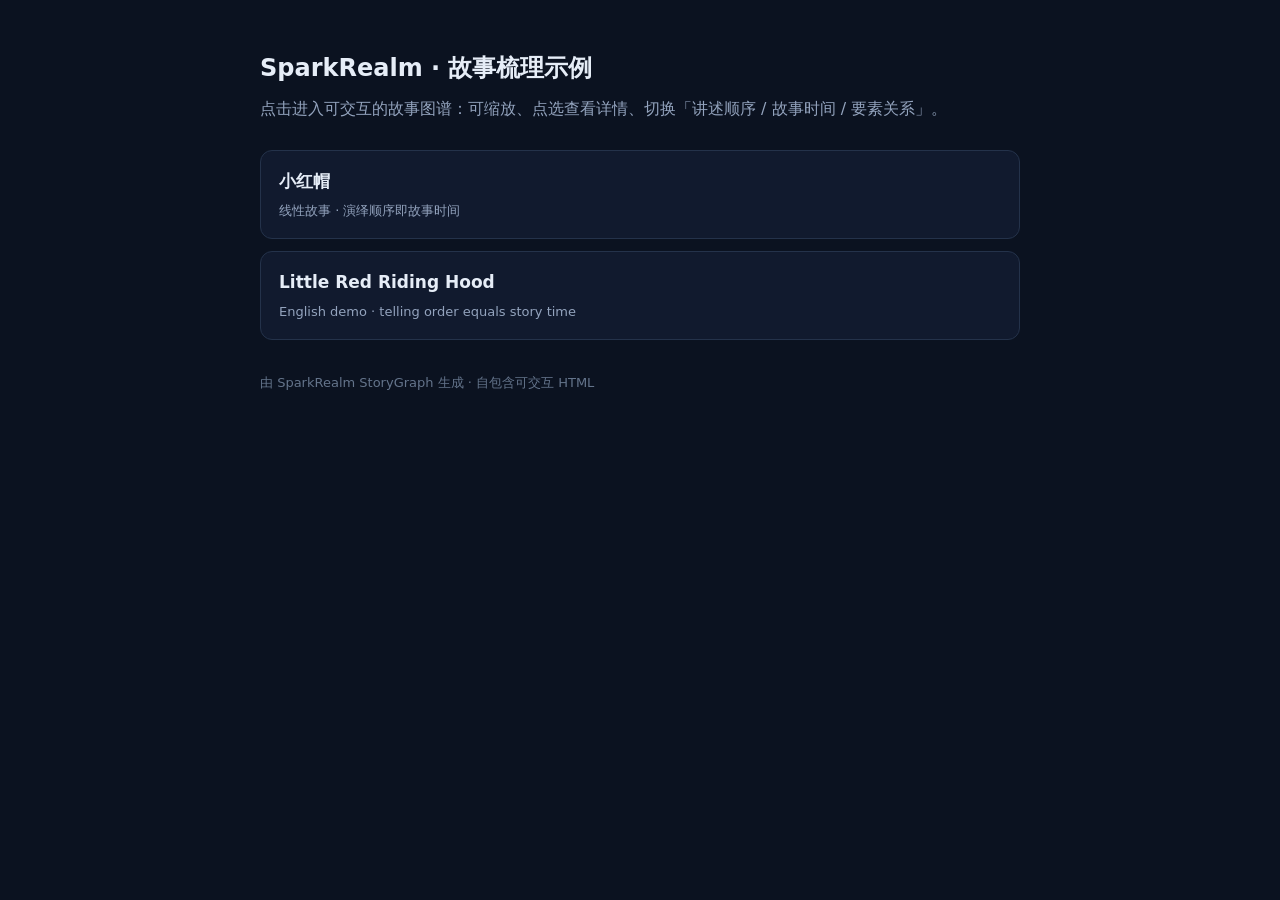
==== docs/index.html @ 25f6e3d8 "feat: StoryGraph skill — create/edit stories with viewer and live preview - tools/storygraph: valida" ====
<!doctype html>
<html lang="zh-CN">
<head>
<meta charset="utf-8">
<meta name="viewport" content="width=device-width, initial-scale=1">
<title>SparkRealm · 故事梳理示例</title>
<style>
  body{margin:0;font:16px/1.7 ui-sans-serif,system-ui,"PingFang SC","Microsoft YaHei",sans-serif;background:#0b1220;color:#e6edf7}
  main{max-width:760px;margin:0 auto;padding:48px 24px}
  h1{font-size:24px;margin:0 0 6px}
  p.sub{color:#93a3bd;margin:0 0 28px}
  a.card{display:block;padding:16px 18px;margin:12px 0;border:1px solid #24324a;border-radius:12px;background:#111a2e;color:inherit;text-decoration:none}
  a.card:hover{border-color:#4cc2f5}
  a.card b{font-size:17px}
  a.card span{display:block;color:#93a3bd;font-size:13px;margin-top:4px}
  footer{color:#64748b;font-size:13px;margin-top:32px}
</style>
</head>
<body>
<main>
  <h1>SparkRealm · 故事梳理示例</h1>
  <p class="sub">点击进入可交互的故事图谱：可缩放、点选查看详情、切换「讲述顺序 / 故事时间 / 要素关系」。</p>
  <a class="card" href="demo/little_red.html"><b>小红帽</b><span>线性故事 · 演绎顺序即故事时间</span></a>
  <a class="card" href="demo/little_red.en.html"><b>Little Red Riding Hood</b><span>English demo · telling order equals story time</span></a>
  <footer>由 SparkRealm StoryGraph 生成 · 自包含可交互 HTML</footer>
</main>
</body>
</html>
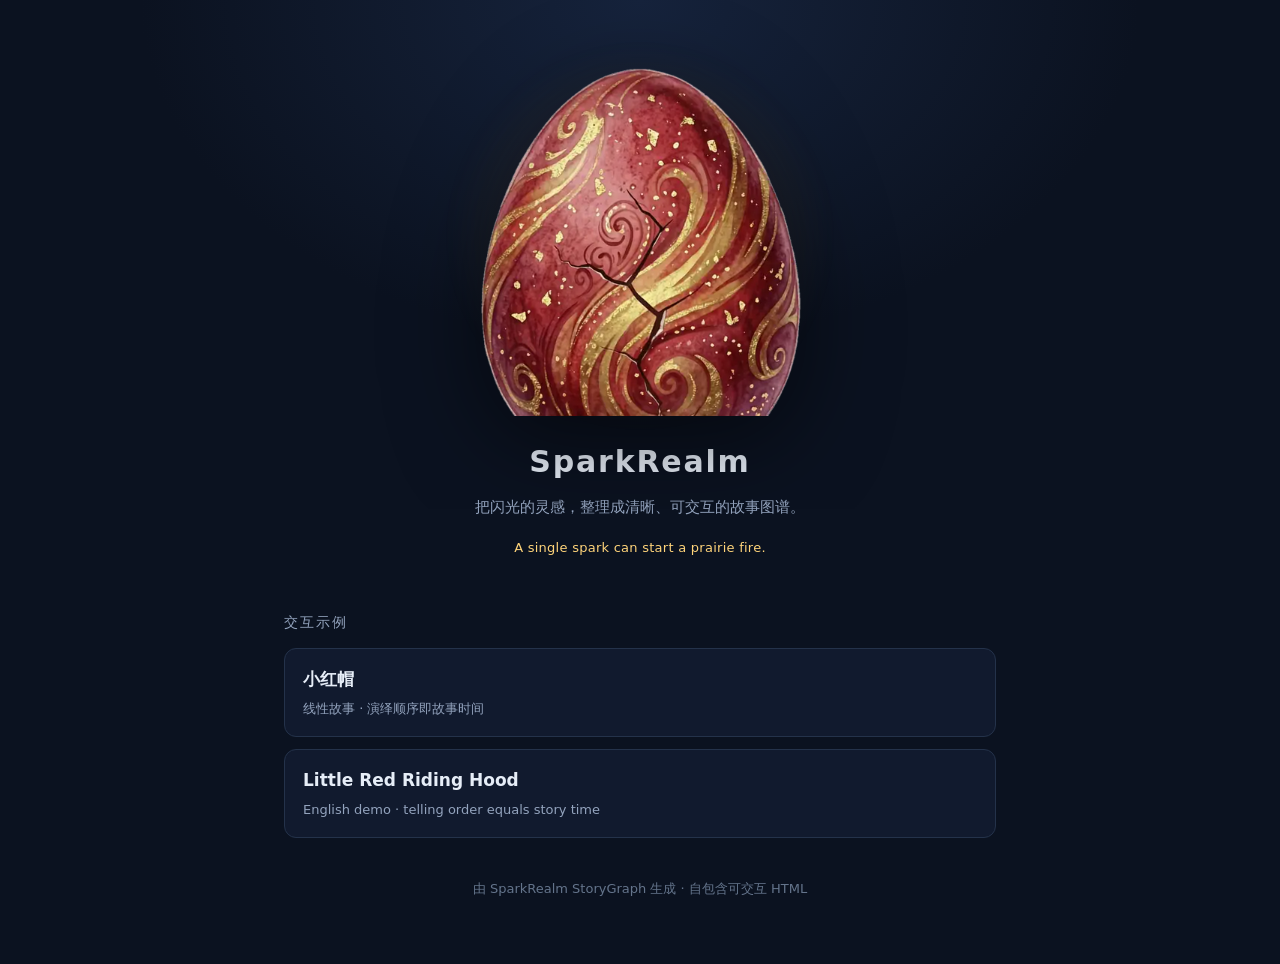
==== commit d6e04270: "feat(site): add Phoenix mascot hatch animation to landing page - docs/mascot: transparent WebP (all " ====
--- a/docs/index.html
+++ b/docs/index.html
@@ -3,26 +3,72 @@
 <head>
 <meta charset="utf-8">
 <meta name="viewport" content="width=device-width, initial-scale=1">
-<title>SparkRealm · 故事梳理示例</title>
+<title>SparkRealm · 故事梳理</title>
+<meta name="description" content="SparkRealm 把零散的想法整理成清晰、可交互的故事图谱。">
 <style>
-  body{margin:0;font:16px/1.7 ui-sans-serif,system-ui,"PingFang SC","Microsoft YaHei",sans-serif;background:#0b1220;color:#e6edf7}
-  main{max-width:760px;margin:0 auto;padding:48px 24px}
-  h1{font-size:24px;margin:0 0 6px}
-  p.sub{color:#93a3bd;margin:0 0 28px}
-  a.card{display:block;padding:16px 18px;margin:12px 0;border:1px solid #24324a;border-radius:12px;background:#111a2e;color:inherit;text-decoration:none}
-  a.card:hover{border-color:#4cc2f5}
+  :root{ --bg:#0b1220; --ink:#e6edf7; --muted:#93a3bd; --card:#111a2e; --line:#24324a; --gold:#ffd47a; }
+  *{box-sizing:border-box}
+  body{margin:0;min-height:100vh;color:var(--ink);
+    font:16px/1.7 ui-sans-serif,system-ui,"PingFang SC","Microsoft YaHei",sans-serif;
+    background:radial-gradient(60% 55% at 50% 0%, #16233c, var(--bg) 65%)}
+  main{max-width:760px;margin:0 auto;padding:56px 24px 64px}
+  .hero{display:grid;justify-items:center;text-align:center;gap:6px}
+  .mascot{position:relative;width:360px;max-width:76vw;aspect-ratio:1/1;display:grid;place-items:center}
+  .mascot::before{content:"";position:absolute;inset:-6%;border-radius:50%;
+    background:radial-gradient(circle, rgba(255,206,120,.28), rgba(255,180,80,.06) 45%, transparent 68%);
+    filter:blur(6px);z-index:0}
+  .mascot img,.mascot video{position:relative;z-index:1;width:100%;height:100%;object-fit:contain}
+  .mascot img{filter:drop-shadow(0 22px 46px rgba(0,0,0,.55))}
+  h1{font-size:30px;letter-spacing:.06em;margin:14px 0 0;font-weight:700}
+  .tagline{color:var(--muted);margin:2px 0 0;font-size:15px}
+  .quote{color:var(--gold);font-size:13px;margin:10px 0 0;letter-spacing:.02em}
+  section{margin-top:52px}
+  .section-title{font-size:14px;letter-spacing:.14em;text-transform:uppercase;color:var(--muted);margin:0 0 14px}
+  a.card{display:block;padding:16px 18px;margin:12px 0;border:1px solid var(--line);border-radius:12px;
+    background:var(--card);color:inherit;text-decoration:none;transition:border-color .15s,transform .15s}
+  a.card:hover{border-color:#4cc2f5;transform:translateY(-1px)}
   a.card b{font-size:17px}
-  a.card span{display:block;color:#93a3bd;font-size:13px;margin-top:4px}
-  footer{color:#64748b;font-size:13px;margin-top:32px}
+  a.card span{display:block;color:var(--muted);font-size:13px;margin-top:4px}
+  footer{color:#64748b;font-size:13px;margin-top:40px;text-align:center}
 </style>
 </head>
 <body>
 <main>
-  <h1>SparkRealm · 故事梳理示例</h1>
-  <p class="sub">点击进入可交互的故事图谱：可缩放、点选查看详情、切换「讲述顺序 / 故事时间 / 要素关系」。</p>
-  <a class="card" href="demo/little_red.html"><b>小红帽</b><span>线性故事 · 演绎顺序即故事时间</span></a>
-  <a class="card" href="demo/little_red.en.html"><b>Little Red Riding Hood</b><span>English demo · telling order equals story time</span></a>
+  <div class="hero">
+    <div class="mascot" id="mascot">
+      <img src="mascot/hatch.webp" alt="SparkRealm 吉祥物：小凤凰破壳而出" width="360" height="360">
+    </div>
+    <h1>SparkRealm</h1>
+    <p class="tagline">把闪光的灵感，整理成清晰、可交互的故事图谱。</p>
+    <p class="quote">A single spark can start a prairie fire.</p>
+  </div>
+
+  <section>
+    <p class="section-title">交互示例</p>
+    <a class="card" href="demo/little_red.html"><b>小红帽</b><span>线性故事 · 演绎顺序即故事时间</span></a>
+    <a class="card" href="demo/little_red.en.html"><b>Little Red Riding Hood</b><span>English demo · telling order equals story time</span></a>
+  </section>
+
   <footer>由 SparkRealm StoryGraph 生成 · 自包含可交互 HTML</footer>
 </main>
+
+<script>
+  // 渐进增强：Safari/Apple 支持 HEVC-alpha 的 .mov（更清晰）；其余浏览器用透明 WebP。
+  (function () {
+    var probe = document.createElement('video');
+    var canPlayMov = probe.canPlayType('video/quicktime');
+    if (!canPlayMov) return;
+    var box = document.getElementById('mascot');
+    var video = document.createElement('video');
+    video.src = 'mascot/hatch.mov';
+    video.autoplay = video.muted = video.loop = true;
+    video.playsInline = true;
+    video.setAttribute('playsinline', '');
+    video.setAttribute('muted', '');
+    video.setAttribute('aria-label', 'SparkRealm 吉祥物：小凤凰破壳而出');
+    video.onerror = function () { video.remove(); }; // 失败则保留 WebP
+    box.appendChild(video);
+  })();
+</script>
 </body>
 </html>
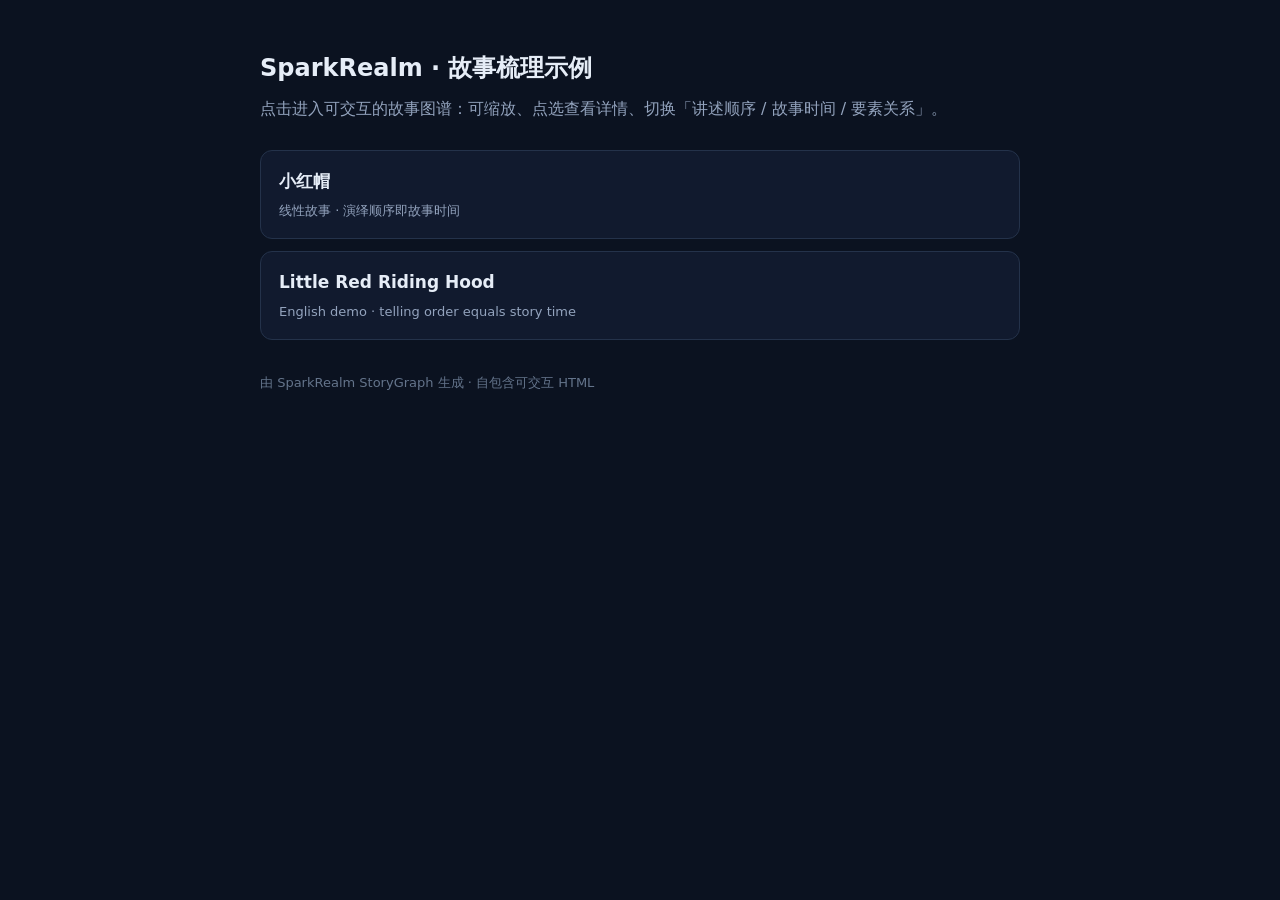
==== commit 1177524a: "revert: keep mascot off the landing page (placement TBD)" ====
--- a/docs/index.html
+++ b/docs/index.html
@@ -3,72 +3,26 @@
 <head>
 <meta charset="utf-8">
 <meta name="viewport" content="width=device-width, initial-scale=1">
-<title>SparkRealm · 故事梳理</title>
-<meta name="description" content="SparkRealm 把零散的想法整理成清晰、可交互的故事图谱。">
+<title>SparkRealm · 故事梳理示例</title>
 <style>
-  :root{ --bg:#0b1220; --ink:#e6edf7; --muted:#93a3bd; --card:#111a2e; --line:#24324a; --gold:#ffd47a; }
-  *{box-sizing:border-box}
-  body{margin:0;min-height:100vh;color:var(--ink);
-    font:16px/1.7 ui-sans-serif,system-ui,"PingFang SC","Microsoft YaHei",sans-serif;
-    background:radial-gradient(60% 55% at 50% 0%, #16233c, var(--bg) 65%)}
-  main{max-width:760px;margin:0 auto;padding:56px 24px 64px}
-  .hero{display:grid;justify-items:center;text-align:center;gap:6px}
-  .mascot{position:relative;width:360px;max-width:76vw;aspect-ratio:1/1;display:grid;place-items:center}
-  .mascot::before{content:"";position:absolute;inset:-6%;border-radius:50%;
-    background:radial-gradient(circle, rgba(255,206,120,.28), rgba(255,180,80,.06) 45%, transparent 68%);
-    filter:blur(6px);z-index:0}
-  .mascot img,.mascot video{position:relative;z-index:1;width:100%;height:100%;object-fit:contain}
-  .mascot img{filter:drop-shadow(0 22px 46px rgba(0,0,0,.55))}
-  h1{font-size:30px;letter-spacing:.06em;margin:14px 0 0;font-weight:700}
-  .tagline{color:var(--muted);margin:2px 0 0;font-size:15px}
-  .quote{color:var(--gold);font-size:13px;margin:10px 0 0;letter-spacing:.02em}
-  section{margin-top:52px}
-  .section-title{font-size:14px;letter-spacing:.14em;text-transform:uppercase;color:var(--muted);margin:0 0 14px}
-  a.card{display:block;padding:16px 18px;margin:12px 0;border:1px solid var(--line);border-radius:12px;
-    background:var(--card);color:inherit;text-decoration:none;transition:border-color .15s,transform .15s}
-  a.card:hover{border-color:#4cc2f5;transform:translateY(-1px)}
+  body{margin:0;font:16px/1.7 ui-sans-serif,system-ui,"PingFang SC","Microsoft YaHei",sans-serif;background:#0b1220;color:#e6edf7}
+  main{max-width:760px;margin:0 auto;padding:48px 24px}
+  h1{font-size:24px;margin:0 0 6px}
+  p.sub{color:#93a3bd;margin:0 0 28px}
+  a.card{display:block;padding:16px 18px;margin:12px 0;border:1px solid #24324a;border-radius:12px;background:#111a2e;color:inherit;text-decoration:none}
+  a.card:hover{border-color:#4cc2f5}
   a.card b{font-size:17px}
-  a.card span{display:block;color:var(--muted);font-size:13px;margin-top:4px}
-  footer{color:#64748b;font-size:13px;margin-top:40px;text-align:center}
+  a.card span{display:block;color:#93a3bd;font-size:13px;margin-top:4px}
+  footer{color:#64748b;font-size:13px;margin-top:32px}
 </style>
 </head>
 <body>
 <main>
-  <div class="hero">
-    <div class="mascot" id="mascot">
-      <img src="mascot/hatch.webp" alt="SparkRealm 吉祥物：小凤凰破壳而出" width="360" height="360">
-    </div>
-    <h1>SparkRealm</h1>
-    <p class="tagline">把闪光的灵感，整理成清晰、可交互的故事图谱。</p>
-    <p class="quote">A single spark can start a prairie fire.</p>
-  </div>
-
-  <section>
-    <p class="section-title">交互示例</p>
-    <a class="card" href="demo/little_red.html"><b>小红帽</b><span>线性故事 · 演绎顺序即故事时间</span></a>
-    <a class="card" href="demo/little_red.en.html"><b>Little Red Riding Hood</b><span>English demo · telling order equals story time</span></a>
-  </section>
-
+  <h1>SparkRealm · 故事梳理示例</h1>
+  <p class="sub">点击进入可交互的故事图谱：可缩放、点选查看详情、切换「讲述顺序 / 故事时间 / 要素关系」。</p>
+  <a class="card" href="demo/little_red.html"><b>小红帽</b><span>线性故事 · 演绎顺序即故事时间</span></a>
+  <a class="card" href="demo/little_red.en.html"><b>Little Red Riding Hood</b><span>English demo · telling order equals story time</span></a>
   <footer>由 SparkRealm StoryGraph 生成 · 自包含可交互 HTML</footer>
 </main>
-
-<script>
-  // 渐进增强：Safari/Apple 支持 HEVC-alpha 的 .mov（更清晰）；其余浏览器用透明 WebP。
-  (function () {
-    var probe = document.createElement('video');
-    var canPlayMov = probe.canPlayType('video/quicktime');
-    if (!canPlayMov) return;
-    var box = document.getElementById('mascot');
-    var video = document.createElement('video');
-    video.src = 'mascot/hatch.mov';
-    video.autoplay = video.muted = video.loop = true;
-    video.playsInline = true;
-    video.setAttribute('playsinline', '');
-    video.setAttribute('muted', '');
-    video.setAttribute('aria-label', 'SparkRealm 吉祥物：小凤凰破壳而出');
-    video.onerror = function () { video.remove(); }; // 失败则保留 WebP
-    box.appendChild(video);
-  })();
-</script>
 </body>
 </html>
